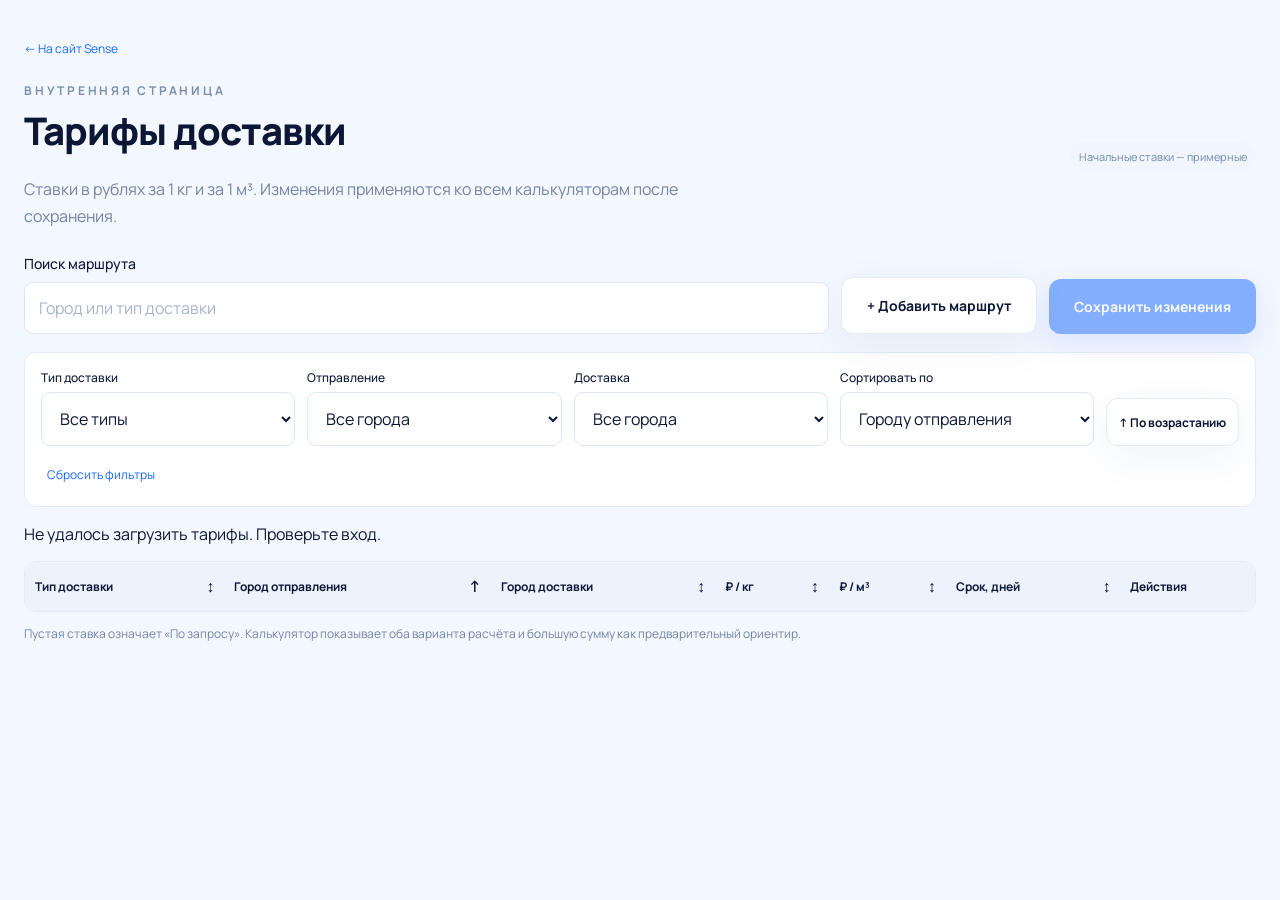
==== admin.html @ 377b3f9a "Add delivery tariff table filters and column sorting" ====
<!doctype html>
<html lang="ru">
<head>
  <meta charset="utf-8"><meta name="viewport" content="width=device-width,initial-scale=1">
  <meta name="robots" content="noindex,nofollow">
  <title>Тарифы доставки — Sense</title>
  <link rel="stylesheet" href="./style.css"><script defer src="./admin.js"></script>
</head>
<body class="admin-page">
  <main class="admin-shell">
    <a class="text-button" href="./">← На сайт Sense</a>
    <div class="admin-heading"><div><p class="eyebrow">Внутренняя страница</p><h1>Тарифы доставки</h1><p class="sub">Ставки в рублях за 1 кг и за 1 м³. Изменения применяются ко всем калькуляторам после сохранения.</p></div><span class="badge">Начальные ставки — примерные</span></div>
    <form id="tariffForm">
      <div class="admin-toolbar">
        <div class="field"><label for="filter">Поиск маршрута</label><input id="filter" type="search" placeholder="Город или тип доставки"></div>
        <button class="button secondary" id="addRow" type="button">+ Добавить маршрут</button>
        <button class="button" id="saveRows" type="submit" disabled>Сохранить изменения</button>
      </div>
      <div class="admin-filters">
        <div class="field"><label for="methodFilter">Тип доставки</label><select id="methodFilter"><option value="">Все типы</option><option value="auto">Авто</option><option value="rail">ЖД</option><option value="sea">Море</option></select></div>
        <div class="field"><label for="originFilter">Отправление</label><select id="originFilter"><option value="">Все города</option></select></div>
        <div class="field"><label for="destinationFilter">Доставка</label><select id="destinationFilter"><option value="">Все города</option></select></div>
        <div class="field"><label for="sortBy">Сортировать по</label><select id="sortBy"><option value="method">Типу доставки</option><option value="origin" selected>Городу отправления</option><option value="destination">Городу доставки</option><option value="perKg">Ставке за кг</option><option value="perM3">Ставке за м³</option><option value="days">Сроку доставки</option></select></div>
        <button class="button secondary" id="sortDirection" type="button" aria-label="Изменить направление сортировки">↑ По возрастанию</button>
        <button class="text-button" id="clearFilters" type="button">Сбросить фильтры</button>
      </div>
      <p id="adminStatus" role="status" aria-live="polite">Загружаем таблицу…</p>
      <p id="rowCount" class="fine" aria-live="polite"></p>
      <div class="admin-table-wrap"><table class="admin-table"><thead><tr><th scope="col"><button type="button" data-sort="method">Тип доставки <span aria-hidden="true">↕</span></button></th><th scope="col"><button type="button" data-sort="origin">Город отправления <span aria-hidden="true">↑</span></button></th><th scope="col"><button type="button" data-sort="destination">Город доставки <span aria-hidden="true">↕</span></button></th><th scope="col"><button type="button" data-sort="perKg">₽ / кг <span aria-hidden="true">↕</span></button></th><th scope="col"><button type="button" data-sort="perM3">₽ / м³ <span aria-hidden="true">↕</span></button></th><th scope="col"><button type="button" data-sort="days">Срок, дней <span aria-hidden="true">↕</span></button></th><th scope="col">Действия</th></tr></thead><tbody id="tariffRows"></tbody></table></div>
      <p class="fine">Пустая ставка означает «По запросу». Калькулятор показывает оба варианта расчёта и большую сумму как предварительный ориентир.</p>
    </form>
  </main>
</body>
</html>
---- style.css ----
@import url('https://fonts.googleapis.com/css2?family=Manrope:wght@400;500;600;700;800&display=swap');
:root{--blue:#1768ff;--ink:#0c1736;--muted:#7484a4;--line:#e3ebf6;--soft:#f3f7fe;--shadow:0 12px 40px #264f9910}*{box-sizing:border-box}html{scroll-behavior:smooth}body{margin:0;color:var(--ink);font-family:Manrope,Arial,sans-serif;background:#fff;font-size:16px}button,input,select,textarea{font:inherit}button,a,input,select,textarea{-webkit-tap-highlight-color:transparent}button,a{touch-action:manipulation}a{color:inherit;text-decoration:none}button{cursor:pointer}button:focus-visible,a:focus-visible{outline:3px solid #7baaff;outline-offset:5px}button{color:inherit}header{position:relative;z-index:10;background:#ffffffd9;border-bottom:1px solid #e8eff8;backdrop-filter:blur(20px)}.topbar{max-width:1440px;padding:24px 5%;margin:auto;display:flex;align-items:center;justify-content:space-between;gap:24px}.brand{display:flex;align-items:center;gap:10px;font-size:29px;font-weight:800;letter-spacing:-1.2px}.brand svg{width:39px;height:39px;color:var(--blue)}.brandline{display:flex;align-items:center;gap:20px}.tagline{border-left:1px solid var(--line);padding-left:20px;font-size:12px;color:var(--muted);line-height:1.5}.cities{display:flex;padding:5px;border:1px solid var(--line);border-radius:30px;box-shadow:0 3px 9px #224a9210;background:#f5f8fd}.cities button{border:0;background:transparent;padding:11px 23px;border-radius:24px;font-size:14px;font-weight:600;white-space:nowrap}.cities button[aria-pressed=true]{background:white;box-shadow:0 3px 12px #3263ae15;color:var(--blue)}.support{display:flex;gap:10px;align-items:center;font-size:13px}.support svg{width:24px;color:var(--ink)}.nav{display:flex;justify-content:center;gap:32px;padding:0 20px 16px;font-size:13px;color:var(--muted)}.nav a.active{color:var(--blue)}.hero{position:relative;min-height:760px;overflow:hidden;border-radius:0 0 60px 60px;background:#f6faff;isolation:isolate}.hero-art{position:absolute;width:100%;height:100%;inset:0;object-fit:cover;object-position:center;z-index:-2}.hero:after{content:'';position:absolute;inset:0;background:linear-gradient(90deg,#ffffffed 0%,#ffffffe8 23%,#ffffff82 40%,transparent 58%);z-index:-1}.hero-inner{position:relative;max-width:1440px;margin:auto;padding:86px 5% 38px}.eyebrow{font-size:12px;letter-spacing:.23em;font-weight:700;color:#7b8fac;text-transform:uppercase;margin:0 0 24px}h1{font-size:clamp(42px,4.2vw,65px);line-height:1.13;letter-spacing:-2.6px;margin:0 0 24px;font-weight:800}h1 span,h2 span{color:var(--blue)}.hero h1{max-width:640px}.hero-copy{max-width:530px;color:#6c7e9d;line-height:1.75;margin-bottom:36px}.promise{display:flex;gap:38px;margin:36px 0 40px}.promise div{max-width:130px;font-size:13px;color:#6a7b9b;line-height:1.55}.promise svg{display:block;width:28px;height:28px;margin-bottom:14px;color:var(--blue)}.actions{display:flex;gap:24px;align-items:center}.button{display:inline-flex;justify-content:center;align-items:center;gap:20px;border:0;border-radius:12px;padding:18px 25px;font-size:14px;font-weight:700;background:var(--blue);color:white;box-shadow:0 9px 24px #1768ff38;transition:transform .2s,box-shadow .2s}.button:hover{transform:translateY(-3px);box-shadow:0 14px 30px #1768ff42}.button.secondary{background:white;color:var(--ink);box-shadow:var(--shadow);border:1px solid var(--line)}.button svg{width:19px;height:19px}.how{display:flex;align-items:center;gap:12px;font-size:13px;font-weight:700}.play{display:grid;place-items:center;background:white;border-radius:50%;width:48px;height:48px;box-shadow:0 4px 20px #14376620;color:var(--blue)}.how small{display:block;color:var(--muted);font-weight:400;margin-top:5px}.hero-bottom{display:flex;gap:0;margin-top:92px;max-width:480px}.hero-bottom>div{padding:0 26px;border-right:1px solid #d5e0f1}.hero-bottom>div:first-child{padding-left:0}.hero-bottom>div:last-child{border:0}.hero-bottom strong{display:block;font-size:22px}.hero-bottom small{color:var(--muted);font-size:12px}.float-card{position:absolute;background:#ffffffdf;border:1px solid #ffffff;border-radius:18px;box-shadow:var(--shadow);backdrop-filter:blur(16px);padding:18px;display:flex;align-items:center;gap:14px;font-size:13px;line-height:1.5}.float-card svg{width:32px;height:32px;color:var(--blue)}.float-card small{display:block;color:var(--muted);font-size:11px}.origin-card{left:52%;top:62px}.sea-card{left:58%;bottom:60px}.process-card{right:3%;top:250px;display:grid;gap:22px;padding:24px}.process-card>div{display:flex;gap:12px;align-items:center}.process-card svg{width:25px;height:25px}.section{max-width:1320px;margin:auto;padding:76px 5%}.section-head{display:flex;justify-content:space-between;align-items:end;gap:30px;margin-bottom:36px}h2{font-size:clamp(30px,3.1vw,46px);line-height:1.2;letter-spacing:-1.8px;margin:0 0 18px}h3{font-size:18px;margin:0}.sub{color:var(--muted);line-height:1.7;max-width:700px;margin:0}.preview-section{margin:45px auto;background:linear-gradient(120deg,#f8fbff,#f0f6ff);border:1px solid #f2f6fc;border-radius:32px}.mini-calc{display:grid;grid-template-columns:1fr 1fr 1fr auto;align-items:end;gap:18px;margin-top:32px;padding:28px;background:white;border:1px solid var(--line);border-radius:20px;box-shadow:var(--shadow)}.benefits{display:grid;grid-template-columns:repeat(4,1fr);gap:25px;padding-top:0;padding-bottom:40px}.benefit{display:flex;gap:16px;border-right:1px solid var(--line)}.benefit:last-child{border:0}.benefit svg{width:34px;height:34px;flex-shrink:0;color:var(--blue)}.benefit strong{font-size:13px}.benefit p{font-size:12px;color:var(--muted);line-height:1.6;margin:6px 0}.steps{display:grid;grid-template-columns:repeat(4,1fr);gap:25px;margin-top:38px}.step{padding:24px;background:var(--soft);border-radius:18px}.step b{color:var(--blue);font-size:30px;font-weight:500}.step h3{font-size:16px;margin:20px 0 12px}.step p{font-size:14px;color:var(--muted);line-height:1.65}.footer{max-width:1320px;margin:auto;padding:35px 5% 115px;border-top:1px solid var(--line);display:flex;justify-content:space-between;gap:24px;align-items:center}.footer p{font-size:12px;color:var(--muted);line-height:1.6}.fixed-order{position:fixed;right:28px;bottom:24px;border-radius:30px;z-index:20}.page{background:linear-gradient(160deg,#f5f9ff,#fff 75%);min-height:80vh;padding-bottom:20px}.page .section{padding-top:46px}.breadcrumb{font-size:12px;color:var(--muted);margin-bottom:32px}.breadcrumb a{color:var(--blue)}.calc-grid{display:grid;grid-template-columns:1fr 1.06fr;gap:24px;margin-top:36px;align-items:start}.panel{background:#ffffffdf;border:1px solid var(--line);box-shadow:var(--shadow);padding:30px;border-radius:24px}.panel-head{display:flex;justify-content:space-between;align-items:center;margin-bottom:28px;gap:15px}.text-button{background:none;border:0;color:var(--blue);font-size:12px}.fields{display:grid;grid-template-columns:1fr 1fr;gap:22px}.field{display:flex;flex-direction:column;gap:9px;min-width:0}.field.full{grid-column:1/-1}label{font-size:14px;font-weight:500}.input-wrap{position:relative}.input-wrap input{padding-right:47px}.unit{position:absolute;right:15px;top:15px;font-size:13px;color:var(--muted)}input,textarea,select{width:100%;background:#fff;border:1px solid #dce6f5;border-radius:9px;padding:14px;color:var(--ink);outline:none;transition:box-shadow .2s,border-color .2s;min-height:48px}input:focus,select:focus,textarea:focus{border-color:var(--blue);box-shadow:0 0 0 3px #1768ff12}textarea{resize:vertical;min-height:94px}input::placeholder,textarea::placeholder{color:#a7b3ca}small.help{font-size:12px;line-height:1.5;color:var(--muted)}.full-button{width:100%;margin-top:24px}.badge{font-size:11px;color:#7288a8;background:#f1f6fd;padding:7px 9px;border-radius:20px}.price-label{font-size:13px}.price{font-size:clamp(38px,4.5vw,60px);font-weight:800;letter-spacing:-2px;color:var(--blue);line-height:1.25;margin:8px 0 12px}.fine{font-size:12px;color:var(--muted);line-height:1.65}.stats{display:grid;grid-template-columns:repeat(3,1fr);gap:10px;margin:24px 0}.stat{background:var(--soft);border-radius:12px;padding:14px;display:flex;gap:10px;align-items:center}.stat svg{width:25px;color:var(--blue)}.stat small{display:block;font-size:11px;color:var(--muted)}.stat strong{font-size:14px}.divider{height:1px;background:var(--line);margin:24px 0}.route{display:flex;align-items:center;justify-content:space-between;gap:15px;margin:26px 0}.route-city{font-size:14px;font-weight:700;display:flex;gap:10px;align-items:center}.route-city small{display:block;font-size:11px;font-weight:400;color:var(--muted);margin-top:5px}.flag{font-size:27px}.route-line{color:var(--blue);text-align:center;flex:1;font-size:12px}.route-line svg{width:28px;height:28px;display:block;margin:0 auto 7px}.timeline{display:grid;grid-template-columns:repeat(5,1fr);margin:30px 0;gap:0}.timeline div{position:relative;padding:20px 8px 0 0;border-top:1px solid #b9cff5;font-size:10px;line-height:1.7;color:#627797}.timeline div:before{content:'';position:absolute;top:-5px;left:0;width:8px;height:8px;border-radius:50%;background:var(--blue)}.included{background:var(--soft);padding:20px;border-radius:13px}.included h4{color:var(--blue);font-size:13px;margin:0 0 16px}.included ul{display:grid;grid-template-columns:1fr 1fr;gap:14px 18px;padding:0;margin:0;list-style:none;font-size:12px;color:#6b7e9d}.included li:before{content:'✓';color:#4a9b55;margin-right:8px}.notice{padding:16px 18px;border-radius:12px;background:#f2f6fc;color:#687b9a;font-size:12px;line-height:1.7;margin-top:22px}.order-summary{display:grid;gap:18px}.summary-row{display:flex;justify-content:space-between;gap:20px;font-size:14px}.summary-row span{color:var(--muted)}.summary-row strong{text-align:right;overflow-wrap:anywhere}.check{display:flex;align-items:flex-start;gap:10px;font-size:12px;color:var(--muted);line-height:1.6;margin-top:22px}.check input{width:18px;min-height:18px;flex:0 0 18px}.success{margin-top:20px;padding:20px;border-radius:12px;background:#f0f7ff;color:#315a8f;line-height:1.6;font-size:14px}.reveal{animation:enter .7s both}.delay{animation-delay:.15s}@keyframes enter{from{opacity:0;transform:translateY(18px)}to{opacity:1;transform:translateY(0)}}.page-nav{display:flex;justify-content:space-between;margin-top:28px;font-size:13px;color:var(--muted)}.page-nav a:hover{color:var(--blue)}@media(min-width:1600px){.hero-art{object-position:center 55%}.hero{min-height:840px}.hero-inner{padding-top:110px}}@media(max-width:1100px){.tagline{display:none}.cities button{padding:10px 16px}.hero h1{max-width:480px;font-size:48px}.hero-copy{max-width:420px}.process-card{right:2%;padding:18px;font-size:11px}.origin-card{left:57%}.hero-art{object-position:60% center}.panel{padding:23px}.mini-calc{grid-template-columns:1fr 1fr}.benefits{grid-template-columns:1fr 1fr}.benefit:nth-child(2){border:0}.stats{gap:5px}.stat{padding:11px}.stat svg{display:none}}@media(max-width:760px){.topbar{padding:16px 20px;flex-wrap:wrap;gap:16px}.brand{font-size:25px}.brand svg{width:32px;height:32px}.support{margin-left:auto}.cities{order:3;width:100%;justify-content:space-around}.cities button{font-size:12px;padding:9px 12px}.nav{gap:26px;font-size:12px;padding-bottom:13px}.hero{min-height:960px;border-radius:0 0 30px 30px}.hero-inner{padding:38px 22px}.hero h1{font-size:43px;letter-spacing:-2px;max-width:100%}.eyebrow{font-size:10px;margin-bottom:20px}.hero-copy{font-size:14px;max-width:100%;margin-bottom:25px}.hero-art{top:380px;height:580px;object-position:68% center;width:135%;left:-35%}.hero:after{background:linear-gradient(#fff 0%,#ffffff 34%,#ffffff10 55%,transparent)}.promise{gap:25px;margin:25px 0}.promise div{font-size:11px;max-width:110px}.promise svg{margin-bottom:8px;width:24px}.actions{gap:16px;flex-wrap:wrap}.button{font-size:13px;padding:16px 20px}.how{font-size:11px}.play{width:40px;height:40px}.hero-bottom{margin-top:365px;justify-content:space-between;max-width:100%}.hero-bottom>div{padding:0 14px}.hero-bottom strong{font-size:18px}.hero-bottom small{font-size:10px}.origin-card{left:20px;top:540px;font-size:11px;padding:12px}.origin-card svg{width:26px}.process-card{display:none}.sea-card{right:20px;left:auto;bottom:140px;font-size:11px;padding:12px}.section{padding:44px 22px}.section-head{display:block}.section-head .button{margin-top:20px}h2{font-size:31px;letter-spacing:-1px}.sub{font-size:14px}.preview-section{margin:25px 15px;padding:30px 20px}.mini-calc{padding:20px;gap:17px;grid-template-columns:1fr 1fr}.mini-calc .button{grid-column:1/-1}.mini-calc .field:nth-child(3){grid-column:1/-1}.benefits{gap:22px;padding:24px 22px 35px}.benefit{border:0;gap:10px}.benefit svg{width:25px}.benefit strong{font-size:11px}.benefit p{font-size:10px}.steps{grid-template-columns:1fr 1fr;gap:14px}.step{padding:19px}.step h3{font-size:14px}.step p{font-size:12px}.footer{align-items:flex-start;flex-wrap:wrap;padding:28px 22px 105px}.footer p{margin:0;max-width:190px}.fixed-order{bottom:16px;right:16px}.calc-grid{grid-template-columns:1fr;margin-top:28px;gap:20px}.panel{padding:22px}.page .section{padding-top:25px}.breadcrumb{margin-bottom:26px}.fields{gap:18px}.timeline div{font-size:9px}.included ul{font-size:11px}.price{font-size:48px}.route-city{font-size:12px}.flag{font-size:22px}.stats{gap:8px}.stat strong{font-size:13px}.section-head{margin-bottom:25px}.panel-head h3{font-size:16px}}@media(prefers-reduced-motion:reduce){html{scroll-behavior:auto}*,*:before,*:after{animation:none!important;transition:none!important}}/* Restored legacy calculator UX */
.stats{grid-template-columns:repeat(4,1fr)}.quick-modal{position:fixed;inset:0;z-index:80;display:none;place-items:center;padding:24px;background:rgba(7,18,42,.30);backdrop-filter:blur(12px)}.quick-modal.open{display:grid}.modal-open{overflow:hidden}.quick-modal-card{width:min(560px,100%);background:#fff;border:1px solid var(--line);border-radius:24px;box-shadow:0 30px 90px rgba(16,45,93,.24);padding:26px}.quick-modal-head{display:flex;justify-content:space-between;gap:24px;align-items:flex-start;margin-bottom:20px}.quick-modal-head .eyebrow{margin-bottom:8px}.quick-modal-head h3{font-size:28px;letter-spacing:-1px;margin-bottom:8px}.quick-modal-head p{margin:0;color:var(--muted);font-size:13px;line-height:1.65}.quick-modal-close{width:38px;height:38px;border:1px solid var(--line);background:#fff;border-radius:12px;font-size:24px;line-height:1;color:var(--muted);flex:0 0 auto}.quick-order-preview{display:grid;gap:0;border:1px solid var(--line);background:var(--soft);border-radius:16px;padding:6px 16px;margin:0 0 18px}.quick-order-preview>div{display:flex;justify-content:space-between;gap:18px;padding:12px 0;border-bottom:1px solid #dfe8f4;font-size:13px}.quick-order-preview>div:last-child{border-bottom:0}.quick-order-preview span{color:var(--muted)}.quick-order-preview strong{text-align:right}.quick-price{color:var(--blue);font-size:18px}.quick-modal-actions{display:grid;grid-template-columns:1fr 1fr;gap:12px;margin-top:18px}.quick-modal-actions .button{width:100%;padding:15px 16px}.quick-success{margin-top:16px;padding:15px 16px;border-radius:12px;background:#eef7ff;color:#315a8f;font-size:12px;line-height:1.65}
@media(max-width:1100px){.stats{grid-template-columns:1fr 1fr}}
@media(max-width:760px){.quick-modal{padding:14px}.quick-modal-card{padding:20px;border-radius:20px}.quick-modal-actions{grid-template-columns:1fr}.stats{grid-template-columns:1fr 1fr}.quick-modal-head h3{font-size:23px}}.header-brand{display:flex;flex-direction:column;align-items:flex-start;gap:3px}.header-brand .brand{line-height:1}.header-brand-subtitle{font-size:10px;letter-spacing:.16em;text-transform:uppercase;color:var(--muted);font-weight:700;margin-left:49px;white-space:nowrap}
@media(max-width:760px){.header-brand-subtitle{font-size:8px;margin-left:42px;letter-spacing:.12em}}/* 1920x1080 homepage: 3-screen structure */
.home-page header{position:absolute;inset:0 0 auto 0;z-index:40;background:transparent;border:0;backdrop-filter:none}.home-page .topbar{max-width:1920px;padding:28px 64px 0;margin:auto;align-items:flex-start}.home-page .tagline{display:none!important}.home-screen{min-height:100vh;display:flex;align-items:center}.home-screen-inner{width:min(1660px,100%);margin:0 auto;padding:88px 64px}.home-calculator{background:linear-gradient(135deg,#f7faff 0%,#eef5ff 100%)}.home-section-head{display:flex;justify-content:space-between;gap:40px;align-items:flex-end;margin-bottom:34px}.home-section-head h2{font-size:clamp(48px,3.5vw,68px);max-width:920px}.screen-number{font-size:110px;line-height:.8;font-weight:800;color:#1768ff0d;letter-spacing:-8px}.home-calc-grid{display:grid;grid-template-columns:1.05fr .95fr;gap:26px;align-items:stretch}.home-calc-grid .panel{min-height:620px}.home-calc-form{display:flex;flex-direction:column}.home-calc-actions{display:grid;grid-template-columns:1fr 1fr;gap:12px;margin-top:auto;padding-top:24px}.home-calc-actions .button{width:100%}.home-result{display:flex;flex-direction:column}.home-result-metrics{display:grid;grid-template-columns:1fr 1fr 1fr;gap:12px;margin:28px 0}.home-result-metrics>div{background:var(--soft);border:1px solid #e7eef8;border-radius:14px;padding:18px}.home-result-metrics small{display:block;color:var(--muted);font-size:11px;margin-bottom:6px}.home-result-metrics strong{font-size:14px}.home-route{margin-top:auto}.home-lead{background:#fff}.promo-grid{display:grid;grid-template-columns:1.08fr .92fr;gap:54px;align-items:center}.promo-copy h2{font-size:clamp(48px,3.7vw,72px);max-width:800px}.promo-copy .sub{max-width:720px;font-size:18px}.promo-points{display:grid;gap:14px;margin-top:34px;max-width:760px}.promo-point{display:flex;gap:16px;align-items:flex-start;padding:18px 20px;background:linear-gradient(135deg,#f8fbff,#f1f6ff);border:1px solid var(--line);border-radius:16px}.promo-point svg{width:26px;height:26px;color:var(--blue);flex:0 0 auto}.promo-point strong{display:block;font-size:14px;margin-bottom:4px}.promo-point small{color:var(--muted);font-size:12px;line-height:1.55}.home-lead-card{padding:34px}.home-lead-summary{display:grid;grid-template-columns:1fr auto;gap:10px 18px;padding:18px 20px;background:var(--soft);border-radius:15px;margin-bottom:22px}.home-lead-summary span{color:var(--muted);font-size:12px}.home-lead-summary strong{text-align:right}.lead-price{color:var(--blue);font-size:22px}.lead-fields{grid-template-columns:1fr}.home-page .benefits{display:none}.home-page .footer{padding-bottom:40px}.home-page .fixed-order{display:none}

@media (min-width:1600px){.home-screen{min-height:1080px}
}
@media (max-width:1200px){.home-page .topbar{padding:24px 28px 0}.home-screen-inner{padding-left:28px;padding-right:28px}.home-calc-grid,.promo-grid{grid-template-columns:1fr}.home-calc-grid .panel{min-height:auto}.home-screen{min-height:auto}
}
@media (max-width:760px){.home-page header{position:relative;background:#fff}.home-page .topbar{padding:16px 20px;align-items:center}.home-screen-inner{padding:54px 22px}.home-section-head{align-items:flex-start}.screen-number{font-size:62px}.home-calc-actions{grid-template-columns:1fr}.home-result-metrics{grid-template-columns:1fr}.promo-grid{gap:28px}.promo-copy h2{font-size:38px}
}/* Balanced Sense identity and restored delivery introduction. */
.brand{gap:12px;letter-spacing:-.055em}.brand-mark{display:grid;place-items:center;flex:0 0 auto;width:48px;height:48px;border-radius:14px;background:var(--blue);color:#fff}.brand .brand-mark svg{width:32px;height:32px;color:inherit;stroke-width:1.65}.brand-name{font-size:36px;line-height:1.1;font-weight:800}.header-brand{gap:7px}.header-brand-subtitle{margin-left:60px;font-size:12px;line-height:1.4;letter-spacing:.035em;text-transform:none;color:#536985;font-weight:500}.home-page .topbar{align-items:center}
@media(max-width:1100px) and (min-width:761px){
}
@media(max-width:760px){.brand{gap:10px}.brand-mark{width:40px;height:40px;border-radius:12px}.brand .brand-mark svg{width:28px;height:28px}.brand-name{font-size:30px}.header-brand-subtitle{margin-left:0;font-size:12px;letter-spacing:0}
}/* Transport information alongside cargo parameters. */
.cargo-method-head{gap:16px;flex-wrap:wrap;margin-bottom:18px}.transport-tabs{display:flex;gap:4px;margin-left:auto;padding:4px;background:#edf3fd;border:1px solid var(--line);border-radius:12px}.transport-tabs button{border:0;background:transparent;padding:10px 16px;border-radius:9px;font-size:14px;font-weight:700;min-height:42px;color:#536985}.transport-tabs button[aria-selected=true]{background:var(--blue);color:#fff;box-shadow:0 4px 12px #1768ff24}.transport-tabs button:hover:not([aria-selected=true]){background:#fff}.transport-details{margin-bottom:24px;padding:20px;border:1px solid #dce7f8;border-radius:16px;background:linear-gradient(120deg,#f5f9ff,#fbfdff)}.transport-details [hidden]{display:none}.transport-details h4{margin:0 0 8px;font-size:17px;line-height:1.4}.transport-details p{margin:0 0 16px;color:#536985;font-size:16px;line-height:1.6}.transport-rates{display:grid;grid-template-columns:1fr 1fr;gap:12px}.transport-rates>div{display:flex;flex-direction:column;gap:7px;padding:16px;background:#fff;border:1px solid var(--line);border-radius:12px}.transport-rates span{font-size:14px;color:#536985}.transport-rates strong{font-size:20px;color:var(--blue)}.transport-rates small{font-size:14px;line-height:1.5;color:#536985}.transport-details .transport-note{font-size:12px;line-height:1.6;margin:14px 0 0}.cargo-reset{display:flex;justify-content:flex-end;margin:-8px 0 20px}
@media(max-width:760px){.transport-tabs{margin-left:0}.cargo-method-head{align-items:flex-start}.transport-details{padding:16px}.transport-rates{gap:8px}.transport-rates>div{padding:12px}.transport-rates strong{font-size:18px}.transport-rates small{font-size:12px}}
@media(max-width:380px){.transport-rates{grid-template-columns:1fr}}/* Keep the delivery text and floating cards on the full viewport grid. */
.home-page .hero-inner{flex-shrink:0}.home-calc-grid>*,.promo-grid>*{min-width:0}
@media(min-width:761px){}
@media(max-width:760px){.home-section-head h2{font-size:clamp(30px,7.7vw,42px)}.home-section-head>div:first-child{min-width:0}.screen-number{flex-shrink:0}}

/* Homepage composition: independent text and illustration columns. */
.home-page .hero{display:block;min-height:1080px;border-radius:0;background:#f4f8ff}
.home-page .hero-art{position:absolute;inset:0;width:100%;height:100%;object-fit:cover;object-position:center;z-index:-2}
.home-page .hero:after{background:linear-gradient(90deg,#fffffff2 0%,#ffffffe0 28%,#ffffff55 48%,transparent 65%)}
.home-page .hero-inner{display:grid;grid-template-columns:minmax(0,640px) minmax(0,1fr);gap:64px;width:100%;max-width:1792px;min-height:1080px;margin:0 auto;padding:180px 48px 90px;align-items:center}
.home-page .hero-content{width:100%;min-width:0;max-width:none}
.home-page .hero h1{max-width:none;font-size:64px;line-height:1.13;letter-spacing:-2px;margin:0 0 26px}
.home-page .hero-copy{max-width:560px;font-size:18px;line-height:1.75;margin:0 0 30px;color:#536985}
.home-page .promise{display:grid;grid-template-columns:repeat(3,minmax(0,1fr));gap:22px;margin:0 0 34px;max-width:530px}
.home-page .promise div{max-width:none;font-size:14px;line-height:1.55;color:#536985}
.home-page .promise svg{width:28px;height:28px;margin:0 0 12px}
.home-page .actions{display:flex;flex-wrap:wrap;gap:16px}
.home-page .hero-bottom{display:grid;grid-template-columns:repeat(3,minmax(0,1fr));max-width:560px;margin:52px 0 0}
.home-page .hero-bottom>div{padding:0 20px}
.home-page .hero-bottom>div:first-child{padding-left:0}
.home-page .hero-bottom strong{font-size:23px;line-height:1.4}
.home-page .hero-bottom small{font-size:12px;line-height:1.5}
.hero-visual{min-width:0;min-height:650px;display:grid;grid-template-columns:1fr auto;grid-template-rows:auto 1fr auto;gap:30px;align-items:start}
.home-page .hero-visual .float-card{position:static;inset:auto;width:max-content;max-width:100%;font-size:14px;padding:18px;align-self:start}
.home-page .hero-visual .float-card small{font-size:12px}
.home-page .origin-card{grid-column:1/-1;justify-self:start}
.home-page .process-card{grid-column:2;grid-row:2;justify-self:end;align-self:center!important;display:grid;gap:22px}
.home-page .sea-card{grid-column:1/-1;grid-row:3;justify-self:center}
@media(min-width:761px) and (max-width:1400px){
 .home-page .hero,.home-page .hero-inner{min-height:900px}
 .home-page .hero-inner{grid-template-columns:minmax(0,1.05fr) minmax(0,1fr);padding:150px 40px 70px;gap:32px}
 .home-page .hero h1{font-size:clamp(42px,4.55vw,60px);letter-spacing:-1.5px}
 .home-page .hero-copy{font-size:16px}
 .hero-visual{min-height:580px}
 .home-page .hero-bottom>div{padding:0 12px}
}
@media(max-width:760px){
 .home-page .hero{min-height:0}
 .home-page .hero-inner{grid-template-columns:minmax(0,1fr);gap:40px;min-height:0;padding:36px 22px 32px}
 .home-page .hero h1{font-size:clamp(34px,8.7vw,52px);line-height:1.14;letter-spacing:-1px}
 .home-page .hero-copy{font-size:16px;margin-bottom:26px}
 .home-page .hero-copy br{display:none}
 .home-page .promise{gap:14px;margin-bottom:26px}
 .home-page .promise div{font-size:12px}
 .home-page .hero-bottom{margin-top:32px}
 .home-page .hero-bottom>div{padding:0 10px}
 .home-page .hero-bottom strong{font-size:18px}
 .home-page .hero-bottom small{font-size:12px}
 .home-page .hero-art{inset:auto 0 0;width:100%;height:430px;object-position:68% center}
 .home-page .hero:after{background:linear-gradient(#fff 0%,#fff 50%,#ffffff99 65%,transparent 80%)}
 .hero-visual{min-height:360px;gap:16px}
 .home-page .hero-visual .float-card{font-size:12px;padding:12px}
 .home-page .hero-visual .process-card{display:none}
 .home-page .sea-card{justify-self:end}
}


/* Tighten homepage vertical rhythm by ~15% */
.home-page .hero{min-height:85vh}
.home-page .hero-inner{min-height:85vh;padding-top:145px;padding-bottom:58px}
.home-screen{min-height:85vh}
.home-screen-inner{padding-top:74px;padding-bottom:74px}
.home-page .hero-bottom{margin-top:58px}

@media (min-width:1600px){
  .home-page .hero{min-height:918px}
  .home-page .hero-inner{min-height:918px}
  .home-screen{min-height:918px}
}

@media (max-width:1200px){
  .home-page .hero,.home-page .hero-inner,.home-screen{min-height:auto}
  .home-page .hero-inner{padding-top:128px;padding-bottom:50px}
  .home-screen-inner{padding-top:64px;padding-bottom:64px}
}

@media (max-width:760px){
  .home-page .hero{min-height:820px}
  .home-page .hero-inner{min-height:820px;padding-top:34px;padding-bottom:34px}
  .home-screen-inner{padding-top:46px;padding-bottom:46px}
}

.route-fields{display:grid;grid-template-columns:minmax(0,1fr) minmax(0,1fr);gap:12px;margin-bottom:16px}
.pricing-results{display:grid;grid-template-columns:minmax(0,1fr) minmax(0,1fr);gap:10px;margin:14px 0}
.pricing-results>div{display:flex;flex-direction:column;gap:6px;padding:14px;border:1px solid var(--line);border-radius:12px;background:var(--soft);min-width:0}
.pricing-results span,.pricing-results small{font-size:12px;color:#536985;line-height:1.4}
.pricing-results strong{font-size:22px;color:var(--blue);overflow-wrap:anywhere}
.admin-page{background:var(--soft)}.admin-shell{max-width:1500px;padding:36px 24px;margin:auto}
.admin-heading{display:flex;align-items:center;justify-content:space-between;gap:20px;margin:24px 0}.admin-heading h1{font-size:38px;letter-spacing:-1px}.admin-heading .eyebrow{margin-bottom:10px}
.admin-toolbar{display:flex;gap:12px;align-items:end;flex-wrap:wrap}.admin-toolbar .field{flex:1;min-width:200px}.admin-toolbar .button{min-height:48px}
.admin-table-wrap{overflow:auto;border:1px solid var(--line);border-radius:12px;background:#fff}.admin-table{border-collapse:collapse;width:100%;min-width:1000px}
.admin-table th,.admin-table td{padding:10px;text-align:left;border-bottom:1px solid var(--line)}.admin-table th{font-size:12px;white-space:nowrap;background:#edf3fd}
.admin-table input,.admin-table select{padding:10px;font-size:14px;min-height:44px}.admin-table td:nth-child(2),.admin-table td:nth-child(3){min-width:185px}.admin-table td:nth-child(4),.admin-table td:nth-child(5){min-width:125px}
.admin-table .text-button{min-height:44px;color:#bf3546}.admin-page button:disabled{opacity:.5;cursor:default}.admin-page [hidden]{display:none}
.admin-filters{display:grid;grid-template-columns:repeat(4,minmax(0,1fr)) auto;align-items:end;gap:12px;margin-top:18px;padding:16px;background:#fff;border:1px solid var(--line);border-radius:12px}.admin-filters .field{gap:6px}.admin-filters label{font-size:12px}.admin-filters .button{min-height:48px;padding:12px;font-size:12px;white-space:nowrap}.admin-filters #clearFilters{grid-column:1/-1;justify-self:start;min-height:32px}.admin-table th button{display:flex;align-items:center;justify-content:space-between;gap:8px;width:100%;min-height:40px;padding:0;background:none;border:0;text-align:left;font-size:12px;font-weight:700}.admin-table th[aria-sort=ascending],.admin-table th[aria-sort=descending]{color:var(--blue)}.admin-table th button span{font-size:16px}.admin-table th{padding-top:4px;padding-bottom:4px}
@media(max-width:1100px){.admin-filters{grid-template-columns:repeat(2,minmax(0,1fr))}.admin-filters #sortDirection{justify-self:start}}
@media(max-width:760px){.admin-filters{padding:12px;gap:10px}.admin-filters input,.admin-filters select{font-size:14px;padding:10px}.admin-filters #sortDirection{grid-column:1/-1}.admin-filters #clearFilters{grid-column:auto}.admin-filters #sortDirection,.admin-filters #clearFilters{min-height:44px}}
@media(max-width:760px){.route-fields{gap:8px;margin-bottom:10px}.pricing-results{gap:6px;margin:10px 0}.pricing-results>div{padding:8px;gap:4px}.pricing-results span,.pricing-results small{font-size:11px}.pricing-results strong{font-size:19px}.admin-shell{padding:20px 12px}.admin-heading{display:block;margin:18px 0}.admin-heading h1{font-size:30px}.admin-heading .badge{display:inline-block;margin-top:12px}.admin-toolbar{gap:8px}.admin-toolbar .button{flex:1;padding:12px}.admin-toolbar .field{flex-basis:100%}}
/* Header calculator shortcut and compact mobile calculators. */
.header-actions{display:flex;align-items:center;gap:20px;margin-left:auto}
.header-calculator{display:inline-flex;align-items:center;justify-content:center;min-height:44px;padding:10px 16px;border:1px solid var(--blue);border-radius:10px;color:var(--blue);background:#ffffffdc;font-size:14px;font-weight:700;white-space:nowrap}
.header-calculator:hover,.header-calculator[aria-current=page]{background:var(--blue);color:#fff}
@media(max-width:1100px) and (min-width:761px){.topbar,.home-page .topbar{flex-wrap:wrap;gap:14px;padding-left:24px;padding-right:24px}.cities{order:3;width:100%;justify-content:center}.cities button{padding:10px 12px}.header-actions{gap:12px}.header-calculator{padding:10px 12px}}
@media(max-width:760px){
 .topbar,.home-page .topbar{display:grid;grid-template-columns:minmax(0,1fr) auto;padding:12px;gap:10px 8px}
 .brandline{min-width:0}.header-brand-subtitle{font-size:10px;white-space:normal}
 .header-actions{grid-column:2;grid-row:1;gap:4px;margin:0}.header-calculator{min-height:44px;padding:8px 10px;font-size:12px}
 .support{justify-content:center;width:44px;height:44px;margin:0}.support span{display:none}.support svg{width:24px;height:24px}
 .cities{grid-column:1/-1;order:initial;padding:3px}.cities button{padding:8px;min-height:40px}
 .home-calculator{min-height:0}.home-calculator .home-screen-inner{padding:20px 12px}
 .home-calculator .home-section-head{gap:8px;margin-bottom:12px}.home-calculator .screen-number{display:none}
 .home-calculator .eyebrow,.calculator-page .eyebrow{margin-bottom:6px}
 .home-calculator h2,.calculator-page h2{font-size:28px;line-height:1.2;margin-bottom:8px}
 .home-calculator .sub,.calculator-page .sub{font-size:13px;line-height:1.4;margin:0}
 .calculator-page .page{min-height:0;padding-bottom:0}.calculator-page .page>.section{padding:16px 12px}
 .calculator-page .breadcrumb{margin-bottom:10px}
 .home-calc-grid,.calculator-page .calc-grid{gap:10px;margin-top:12px}
 .home-calc-grid .panel,.calculator-page .panel{padding:12px;min-height:0;border-radius:14px}
 .home-calculator .panel-head,.calculator-page .panel-head{gap:8px;margin-bottom:10px;flex-wrap:wrap}
 .home-calculator .panel-head h3,.calculator-page .panel-head h3{font-size:15px}
 .home-calculator .cargo-method-head,.calculator-page .cargo-method-head{align-items:center}
 .home-calculator .transport-tabs,.calculator-page .transport-tabs{padding:2px;gap:2px;margin-left:auto}
 .home-calculator .transport-tabs button,.calculator-page .transport-tabs button{padding:6px 10px;min-height:40px;font-size:12px}
 .home-calculator .transport-details,.calculator-page .transport-details{padding:10px;margin-bottom:10px;border-radius:10px}
 .home-calculator .transport-details h4,.calculator-page .transport-details h4{font-size:14px;margin-bottom:4px}
 .home-calculator .transport-details p,.calculator-page .transport-details p{font-size:13px;line-height:1.4;margin-bottom:8px}
 .home-calculator .transport-rates,.calculator-page .transport-rates{grid-template-columns:1fr 1fr;gap:6px}
 .home-calculator .transport-rates>div,.calculator-page .transport-rates>div{padding:8px;gap:3px;border-radius:8px}
 .home-calculator .transport-rates span,.calculator-page .transport-rates span{font-size:12px}
 .home-calculator .transport-rates strong,.calculator-page .transport-rates strong{font-size:16px}
 .home-calculator .transport-rates small,.calculator-page .transport-rates small{font-size:11px;line-height:1.35}
 .home-calculator .transport-details .transport-note,.calculator-page .transport-details .transport-note{font-size:11px;line-height:1.35;margin:6px 0 0}
 .calculator-page .cargo-reset{margin:0 0 8px}.calculator-page .cargo-reset button{min-height:32px}
 .home-calculator .fields,.calculator-page .fields{gap:8px 10px}
 .home-calculator .field,.calculator-page .field{gap:4px}
 .home-calculator label,.calculator-page label{font-size:12px}
 .home-calculator input,.home-calculator select,.home-calculator textarea,.calculator-page input,.calculator-page select,.calculator-page textarea{font-size:16px;min-height:44px;padding:10px;border-radius:8px}
 .home-calculator .input-wrap input,.calculator-page .input-wrap input{padding-right:40px}
 .home-calculator .unit,.calculator-page .unit{top:13px;right:10px}
 .home-calculator textarea,.calculator-page textarea{min-height:60px;height:60px}
 .calculator-page small.help{font-size:11px;line-height:1.35}
 .home-calculator .button,.calculator-page .panel .button{min-height:44px;padding:10px 12px;gap:8px;font-size:12px;line-height:1.3}
 .home-calculator .full-button,.calculator-page .full-button{margin-top:10px}
 .home-calc-actions{grid-template-columns:1fr 1fr;gap:6px;padding-top:10px;margin-top:0}
 .home-calculator .price,.calculator-page .price{font-size:38px;margin:4px 0 6px}
 .home-calculator .fine,.calculator-page .fine{font-size:11px;line-height:1.4;margin:6px 0}
 .home-result-metrics{grid-template-columns:1fr 1fr;gap:6px;margin:10px 0}.home-result-metrics>div:first-child{grid-column:1/-1}
 .home-result-metrics>div{padding:8px;border-radius:8px}.home-result-metrics small{margin-bottom:3px}
 .home-calculator .route,.calculator-page .route{margin:10px 0;gap:8px}
 .calculator-page .stats{gap:6px;margin:10px 0}.calculator-page .stat{padding:8px}
 .calculator-page .divider{margin:10px 0}.calculator-page .timeline{margin:14px 0}.calculator-page .timeline div{padding-top:10px;line-height:1.4}
 .calculator-page .included{padding:10px}.calculator-page .included h4{margin-bottom:8px}.calculator-page .included ul{gap:6px 8px}
 .calculator-page .notice{padding:10px;margin-top:10px;line-height:1.4}.calculator-page .page-nav{margin-top:12px}
 .calculator-page .quick-modal-card{padding:14px}.calculator-page .quick-modal-head{margin-bottom:10px}.calculator-page .quick-order-preview{gap:8px;padding:10px;margin-bottom:10px}
}
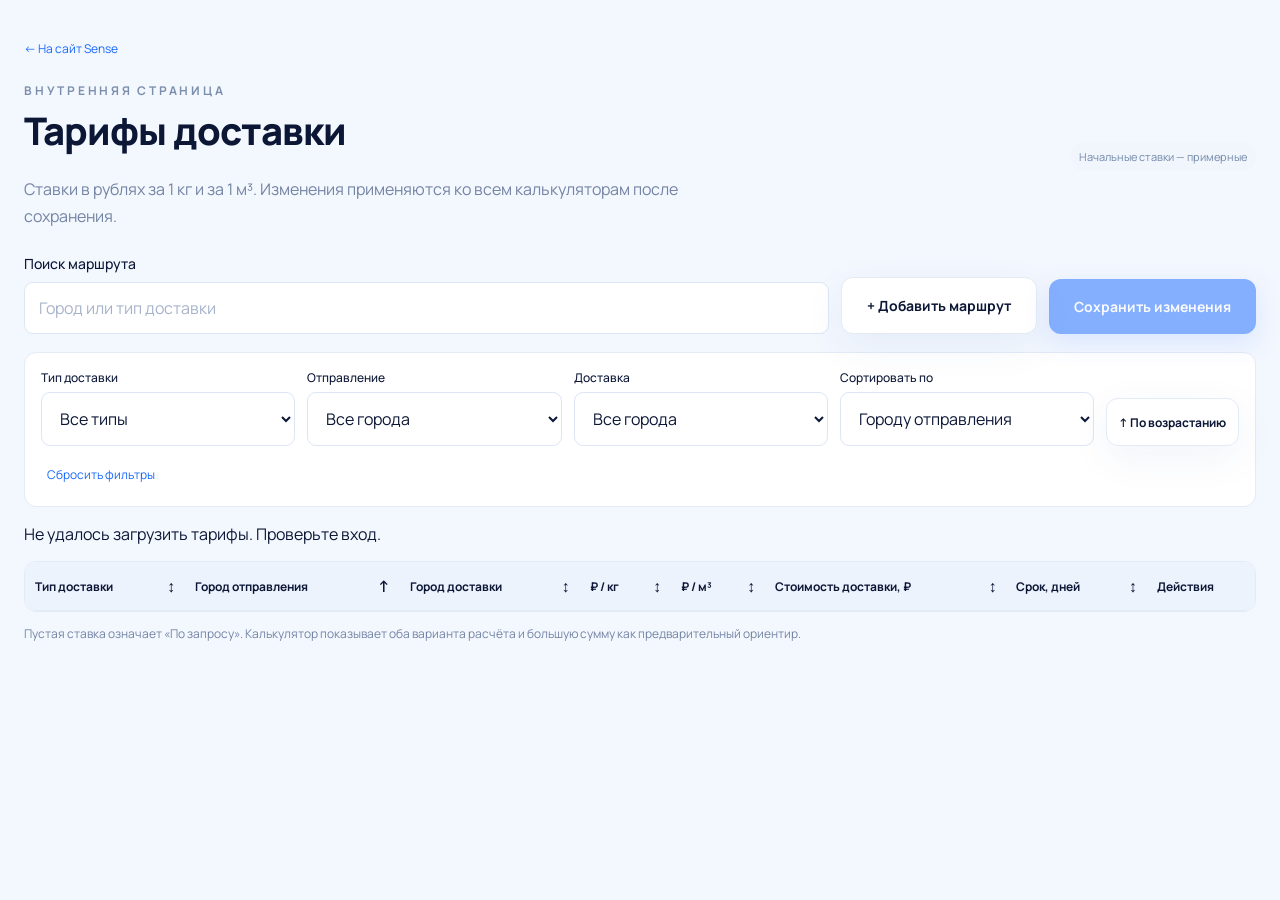
==== commit 589d3619: "Add editable delivery cost column to tariff table" ====
--- a/admin.html
+++ b/admin.html
@@ -20,13 +20,13 @@
         <div class="field"><label for="methodFilter">Тип доставки</label><select id="methodFilter"><option value="">Все типы</option><option value="auto">Авто</option><option value="rail">ЖД</option><option value="sea">Море</option></select></div>
         <div class="field"><label for="originFilter">Отправление</label><select id="originFilter"><option value="">Все города</option></select></div>
         <div class="field"><label for="destinationFilter">Доставка</label><select id="destinationFilter"><option value="">Все города</option></select></div>
-        <div class="field"><label for="sortBy">Сортировать по</label><select id="sortBy"><option value="method">Типу доставки</option><option value="origin" selected>Городу отправления</option><option value="destination">Городу доставки</option><option value="perKg">Ставке за кг</option><option value="perM3">Ставке за м³</option><option value="days">Сроку доставки</option></select></div>
+        <div class="field"><label for="sortBy">Сортировать по</label><select id="sortBy"><option value="method">Типу доставки</option><option value="origin" selected>Городу отправления</option><option value="destination">Городу доставки</option><option value="perKg">Ставке за кг</option><option value="perM3">Ставке за м³</option><option value="deliveryCost">Стоимости доставки</option><option value="days">Сроку доставки</option></select></div>
         <button class="button secondary" id="sortDirection" type="button" aria-label="Изменить направление сортировки">↑ По возрастанию</button>
         <button class="text-button" id="clearFilters" type="button">Сбросить фильтры</button>
       </div>
       <p id="adminStatus" role="status" aria-live="polite">Загружаем таблицу…</p>
       <p id="rowCount" class="fine" aria-live="polite"></p>
-      <div class="admin-table-wrap"><table class="admin-table"><thead><tr><th scope="col"><button type="button" data-sort="method">Тип доставки <span aria-hidden="true">↕</span></button></th><th scope="col"><button type="button" data-sort="origin">Город отправления <span aria-hidden="true">↑</span></button></th><th scope="col"><button type="button" data-sort="destination">Город доставки <span aria-hidden="true">↕</span></button></th><th scope="col"><button type="button" data-sort="perKg">₽ / кг <span aria-hidden="true">↕</span></button></th><th scope="col"><button type="button" data-sort="perM3">₽ / м³ <span aria-hidden="true">↕</span></button></th><th scope="col"><button type="button" data-sort="days">Срок, дней <span aria-hidden="true">↕</span></button></th><th scope="col">Действия</th></tr></thead><tbody id="tariffRows"></tbody></table></div>
+      <div class="admin-table-wrap"><table class="admin-table"><thead><tr><th scope="col"><button type="button" data-sort="method">Тип доставки <span aria-hidden="true">↕</span></button></th><th scope="col"><button type="button" data-sort="origin">Город отправления <span aria-hidden="true">↑</span></button></th><th scope="col"><button type="button" data-sort="destination">Город доставки <span aria-hidden="true">↕</span></button></th><th scope="col"><button type="button" data-sort="perKg">₽ / кг <span aria-hidden="true">↕</span></button></th><th scope="col"><button type="button" data-sort="perM3">₽ / м³ <span aria-hidden="true">↕</span></button></th><th scope="col"><button type="button" data-sort="deliveryCost">Стоимость доставки, ₽ <span aria-hidden="true">↕</span></button></th><th scope="col"><button type="button" data-sort="days">Срок, дней <span aria-hidden="true">↕</span></button></th><th scope="col">Действия</th></tr></thead><tbody id="tariffRows"></tbody></table></div>
       <p class="fine">Пустая ставка означает «По запросу». Калькулятор показывает оба варианта расчёта и большую сумму как предварительный ориентир.</p>
     </form>
   </main>
--- a/style.css
+++ b/style.css
@@ -174,3 +174,5 @@
  .calculator-page .notice{padding:10px;margin-top:10px;line-height:1.4}.calculator-page .page-nav{margin-top:12px}
  .calculator-page .quick-modal-card{padding:14px}.calculator-page .quick-modal-head{margin-bottom:10px}.calculator-page .quick-order-preview{gap:8px;padding:10px;margin-bottom:10px}
 }
+
+.admin-table td:nth-child(6){min-width:175px}
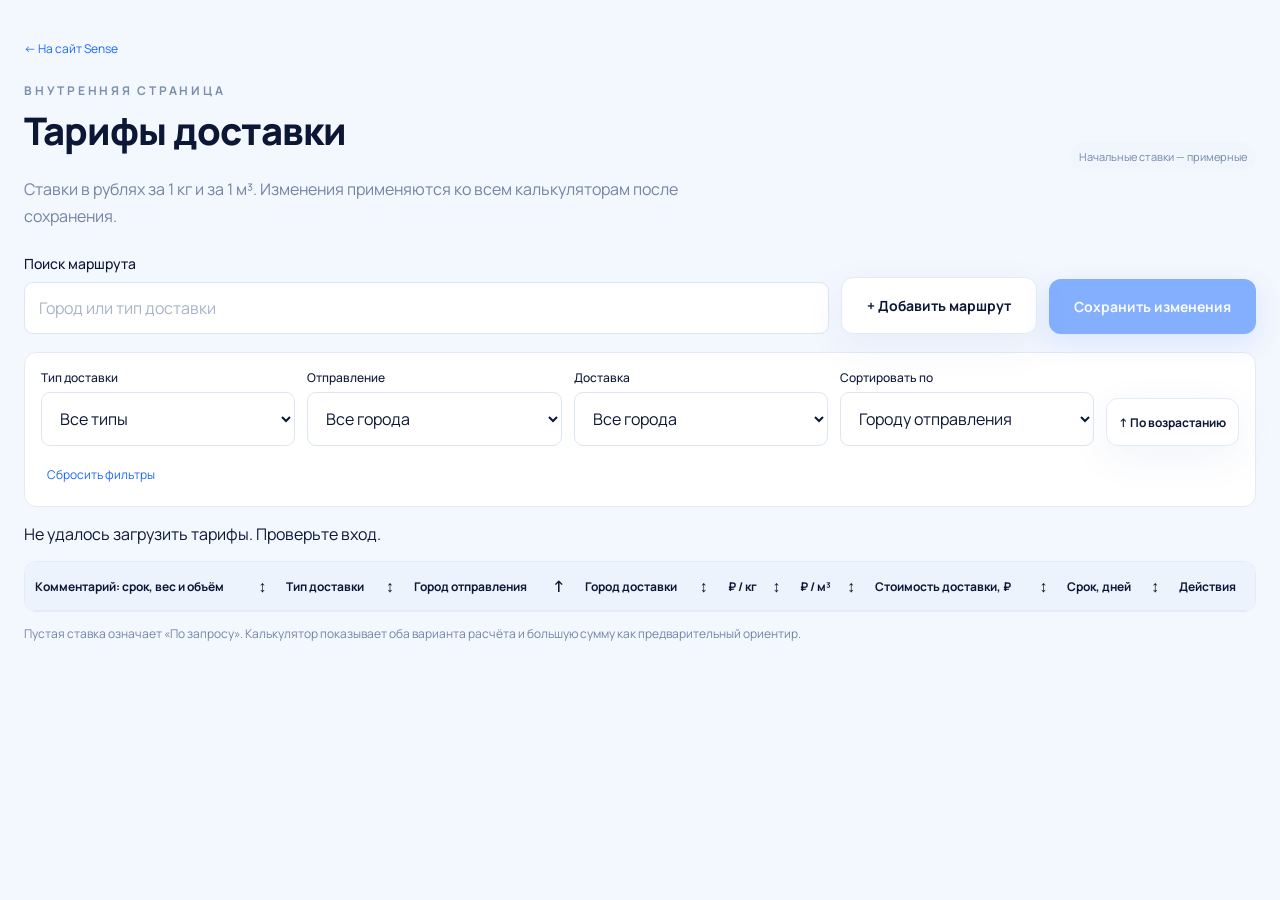
==== commit 80babd50: "Add leading tariff comment with duration weight and volume" ====
--- a/admin.html
+++ b/admin.html
@@ -20,13 +20,13 @@
         <div class="field"><label for="methodFilter">Тип доставки</label><select id="methodFilter"><option value="">Все типы</option><option value="auto">Авто</option><option value="rail">ЖД</option><option value="sea">Море</option></select></div>
         <div class="field"><label for="originFilter">Отправление</label><select id="originFilter"><option value="">Все города</option></select></div>
         <div class="field"><label for="destinationFilter">Доставка</label><select id="destinationFilter"><option value="">Все города</option></select></div>
-        <div class="field"><label for="sortBy">Сортировать по</label><select id="sortBy"><option value="method">Типу доставки</option><option value="origin" selected>Городу отправления</option><option value="destination">Городу доставки</option><option value="perKg">Ставке за кг</option><option value="perM3">Ставке за м³</option><option value="deliveryCost">Стоимости доставки</option><option value="days">Сроку доставки</option></select></div>
+        <div class="field"><label for="sortBy">Сортировать по</label><select id="sortBy"><option value="comment">Комментарию</option><option value="method">Типу доставки</option><option value="origin" selected>Городу отправления</option><option value="destination">Городу доставки</option><option value="perKg">Ставке за кг</option><option value="perM3">Ставке за м³</option><option value="deliveryCost">Стоимости доставки</option><option value="days">Сроку доставки</option></select></div>
         <button class="button secondary" id="sortDirection" type="button" aria-label="Изменить направление сортировки">↑ По возрастанию</button>
         <button class="text-button" id="clearFilters" type="button">Сбросить фильтры</button>
       </div>
       <p id="adminStatus" role="status" aria-live="polite">Загружаем таблицу…</p>
       <p id="rowCount" class="fine" aria-live="polite"></p>
-      <div class="admin-table-wrap"><table class="admin-table"><thead><tr><th scope="col"><button type="button" data-sort="method">Тип доставки <span aria-hidden="true">↕</span></button></th><th scope="col"><button type="button" data-sort="origin">Город отправления <span aria-hidden="true">↑</span></button></th><th scope="col"><button type="button" data-sort="destination">Город доставки <span aria-hidden="true">↕</span></button></th><th scope="col"><button type="button" data-sort="perKg">₽ / кг <span aria-hidden="true">↕</span></button></th><th scope="col"><button type="button" data-sort="perM3">₽ / м³ <span aria-hidden="true">↕</span></button></th><th scope="col"><button type="button" data-sort="deliveryCost">Стоимость доставки, ₽ <span aria-hidden="true">↕</span></button></th><th scope="col"><button type="button" data-sort="days">Срок, дней <span aria-hidden="true">↕</span></button></th><th scope="col">Действия</th></tr></thead><tbody id="tariffRows"></tbody></table></div>
+      <div class="admin-table-wrap"><table class="admin-table"><thead><tr><th scope="col"><button type="button" data-sort="comment">Комментарий: срок, вес и объём <span aria-hidden="true">↕</span></button></th><th scope="col"><button type="button" data-sort="method">Тип доставки <span aria-hidden="true">↕</span></button></th><th scope="col"><button type="button" data-sort="origin">Город отправления <span aria-hidden="true">↑</span></button></th><th scope="col"><button type="button" data-sort="destination">Город доставки <span aria-hidden="true">↕</span></button></th><th scope="col"><button type="button" data-sort="perKg">₽ / кг <span aria-hidden="true">↕</span></button></th><th scope="col"><button type="button" data-sort="perM3">₽ / м³ <span aria-hidden="true">↕</span></button></th><th scope="col"><button type="button" data-sort="deliveryCost">Стоимость доставки, ₽ <span aria-hidden="true">↕</span></button></th><th scope="col"><button type="button" data-sort="days">Срок, дней <span aria-hidden="true">↕</span></button></th><th scope="col">Действия</th></tr></thead><tbody id="tariffRows"></tbody></table></div>
       <p class="fine">Пустая ставка означает «По запросу». Калькулятор показывает оба варианта расчёта и большую сумму как предварительный ориентир.</p>
     </form>
   </main>
--- a/style.css
+++ b/style.css
@@ -111,7 +111,7 @@
 .admin-toolbar{display:flex;gap:12px;align-items:end;flex-wrap:wrap}.admin-toolbar .field{flex:1;min-width:200px}.admin-toolbar .button{min-height:48px}
 .admin-table-wrap{overflow:auto;border:1px solid var(--line);border-radius:12px;background:#fff}.admin-table{border-collapse:collapse;width:100%;min-width:1000px}
 .admin-table th,.admin-table td{padding:10px;text-align:left;border-bottom:1px solid var(--line)}.admin-table th{font-size:12px;white-space:nowrap;background:#edf3fd}
-.admin-table input,.admin-table select{padding:10px;font-size:14px;min-height:44px}.admin-table td:nth-child(2),.admin-table td:nth-child(3){min-width:185px}.admin-table td:nth-child(4),.admin-table td:nth-child(5){min-width:125px}
+.admin-table input,.admin-table select{padding:10px;font-size:14px;min-height:44px}.admin-table td[data-field=origin],.admin-table td[data-field=destination]{min-width:185px}.admin-table td[data-field=perKg],.admin-table td[data-field=perM3]{min-width:125px}
 .admin-table .text-button{min-height:44px;color:#bf3546}.admin-page button:disabled{opacity:.5;cursor:default}.admin-page [hidden]{display:none}
 .admin-filters{display:grid;grid-template-columns:repeat(4,minmax(0,1fr)) auto;align-items:end;gap:12px;margin-top:18px;padding:16px;background:#fff;border:1px solid var(--line);border-radius:12px}.admin-filters .field{gap:6px}.admin-filters label{font-size:12px}.admin-filters .button{min-height:48px;padding:12px;font-size:12px;white-space:nowrap}.admin-filters #clearFilters{grid-column:1/-1;justify-self:start;min-height:32px}.admin-table th button{display:flex;align-items:center;justify-content:space-between;gap:8px;width:100%;min-height:40px;padding:0;background:none;border:0;text-align:left;font-size:12px;font-weight:700}.admin-table th[aria-sort=ascending],.admin-table th[aria-sort=descending]{color:var(--blue)}.admin-table th button span{font-size:16px}.admin-table th{padding-top:4px;padding-bottom:4px}
 @media(max-width:1100px){.admin-filters{grid-template-columns:repeat(2,minmax(0,1fr))}.admin-filters #sortDirection{justify-self:start}}
@@ -175,4 +175,6 @@
  .calculator-page .quick-modal-card{padding:14px}.calculator-page .quick-modal-head{margin-bottom:10px}.calculator-page .quick-order-preview{gap:8px;padding:10px;margin-bottom:10px}
 }
 
-.admin-table td:nth-child(6){min-width:175px}
+.admin-table td[data-field=deliveryCost]{min-width:175px}
+
+.admin-table td[data-field=comment]{min-width:270px}.admin-table textarea{min-height:82px;height:82px;padding:10px;font-size:13px;line-height:1.4}
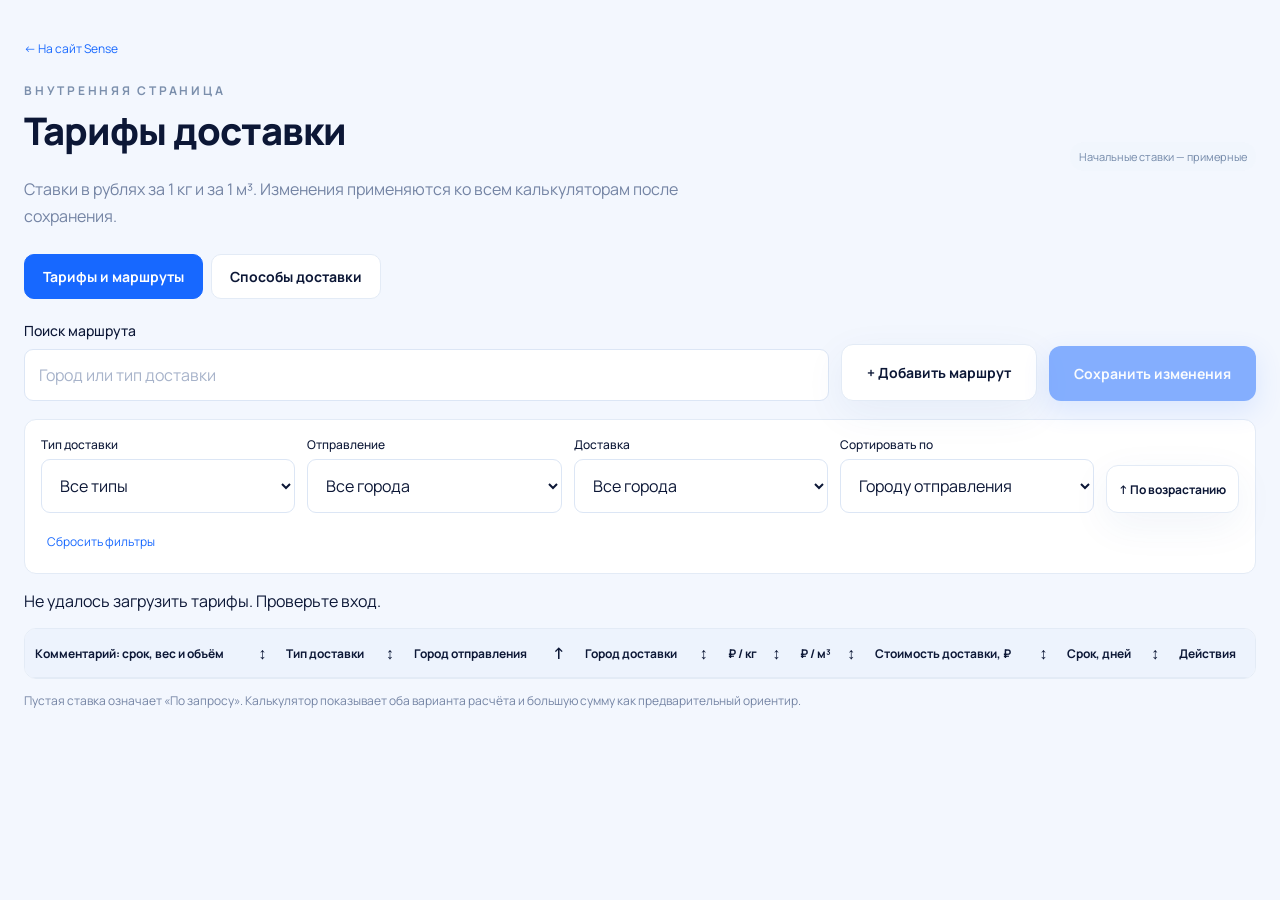
==== commit 061c4293: "Add delivery method editing tab with persistent public descriptions" ====
--- a/admin.html
+++ b/admin.html
@@ -4,20 +4,20 @@
   <meta charset="utf-8"><meta name="viewport" content="width=device-width,initial-scale=1">
   <meta name="robots" content="noindex,nofollow">
   <title>Тарифы доставки — Sense</title>
-  <link rel="stylesheet" href="./style.css"><script defer src="./admin.js"></script>
+  <link rel="stylesheet" href="./style.css"><script defer src="./admin.js"></script><script defer src="./methods.js"></script>
 </head>
 <body class="admin-page">
   <main class="admin-shell">
     <a class="text-button" href="./">← На сайт Sense</a>
     <div class="admin-heading"><div><p class="eyebrow">Внутренняя страница</p><h1>Тарифы доставки</h1><p class="sub">Ставки в рублях за 1 кг и за 1 м³. Изменения применяются ко всем калькуляторам после сохранения.</p></div><span class="badge">Начальные ставки — примерные</span></div>
-    <form id="tariffForm">
+    <div class="admin-tabs" role="tablist" aria-label="Разделы админки"><button type="button" id="tariffsTab" role="tab" aria-selected="true" aria-controls="tariffForm">Тарифы и маршруты</button><button type="button" id="methodsTab" role="tab" aria-selected="false" aria-controls="methodsForm" tabindex="-1">Способы доставки</button></div><form id="tariffForm" role="tabpanel" aria-labelledby="tariffsTab">
       <div class="admin-toolbar">
         <div class="field"><label for="filter">Поиск маршрута</label><input id="filter" type="search" placeholder="Город или тип доставки"></div>
         <button class="button secondary" id="addRow" type="button">+ Добавить маршрут</button>
         <button class="button" id="saveRows" type="submit" disabled>Сохранить изменения</button>
       </div>
       <div class="admin-filters">
-        <div class="field"><label for="methodFilter">Тип доставки</label><select id="methodFilter"><option value="">Все типы</option><option value="auto">Авто</option><option value="rail">ЖД</option><option value="sea">Море</option></select></div>
+        <div class="field"><label for="methodFilter">Тип доставки</label><select id="methodFilter"><option value="">Все типы</option><option value="auto">Авто</option><option value="rail">ЖД</option><option value="sea20">Море 20</option><option value="sea40">Море 40</option></select></div>
         <div class="field"><label for="originFilter">Отправление</label><select id="originFilter"><option value="">Все города</option></select></div>
         <div class="field"><label for="destinationFilter">Доставка</label><select id="destinationFilter"><option value="">Все города</option></select></div>
         <div class="field"><label for="sortBy">Сортировать по</label><select id="sortBy"><option value="comment">Комментарию</option><option value="method">Типу доставки</option><option value="origin" selected>Городу отправления</option><option value="destination">Городу доставки</option><option value="perKg">Ставке за кг</option><option value="perM3">Ставке за м³</option><option value="deliveryCost">Стоимости доставки</option><option value="days">Сроку доставки</option></select></div>
@@ -29,6 +29,7 @@
       <div class="admin-table-wrap"><table class="admin-table"><thead><tr><th scope="col"><button type="button" data-sort="comment">Комментарий: срок, вес и объём <span aria-hidden="true">↕</span></button></th><th scope="col"><button type="button" data-sort="method">Тип доставки <span aria-hidden="true">↕</span></button></th><th scope="col"><button type="button" data-sort="origin">Город отправления <span aria-hidden="true">↑</span></button></th><th scope="col"><button type="button" data-sort="destination">Город доставки <span aria-hidden="true">↕</span></button></th><th scope="col"><button type="button" data-sort="perKg">₽ / кг <span aria-hidden="true">↕</span></button></th><th scope="col"><button type="button" data-sort="perM3">₽ / м³ <span aria-hidden="true">↕</span></button></th><th scope="col"><button type="button" data-sort="deliveryCost">Стоимость доставки, ₽ <span aria-hidden="true">↕</span></button></th><th scope="col"><button type="button" data-sort="days">Срок, дней <span aria-hidden="true">↕</span></button></th><th scope="col">Действия</th></tr></thead><tbody id="tariffRows"></tbody></table></div>
       <p class="fine">Пустая ставка означает «По запросу». Калькулятор показывает оба варианта расчёта и большую сумму как предварительный ориентир.</p>
     </form>
+    <form id="methodsForm" role="tabpanel" aria-labelledby="methodsTab" hidden><h2>Способы доставки</h2><p class="sub">Названия, описания и комментарии отображаются в калькуляторе. Цены и сроки маршрутов редактируются на соседней вкладке.</p><div id="methodCards" class="admin-methods-grid"></div><button class="button" id="saveMethods" type="submit" disabled>Сохранить способы доставки</button><p id="methodsStatus" role="status" aria-live="polite">Загружаем способы доставки…</p></form>
   </main>
 </body>
 </html>
--- a/style.css
+++ b/style.css
@@ -178,3 +178,7 @@
 .admin-table td[data-field=deliveryCost]{min-width:175px}
 
 .admin-table td[data-field=comment]{min-width:270px}.admin-table textarea{min-height:82px;height:82px;padding:10px;font-size:13px;line-height:1.4}
+
+@media(max-width:760px){.home-calculator .transport-tabs,.calculator-page .transport-tabs{width:100%;margin-left:0}.home-calculator .transport-tabs button,.calculator-page .transport-tabs button{flex:1;padding:6px 8px;white-space:nowrap}}
+
+.admin-tabs{display:flex;gap:8px;margin:0 0 22px;flex-wrap:wrap}.admin-tabs button{min-height:44px;padding:12px 18px;border:1px solid var(--line);border-radius:10px;background:#fff;font-weight:700;font-size:14px}.admin-tabs button[aria-selected=true]{background:var(--blue);color:#fff;border-color:var(--blue)}.admin-methods-grid{display:grid;grid-template-columns:repeat(2,minmax(0,1fr));gap:16px;margin:20px 0}.admin-methods-grid h3{margin-bottom:16px}.admin-methods-grid .field{margin-bottom:12px}.admin-methods-grid textarea{min-height:100px}.transport-details [data-method-comment]{white-space:pre-line}@media(max-width:760px){.admin-methods-grid{grid-template-columns:1fr;gap:10px}.admin-methods-grid .panel{padding:16px}.admin-tabs button{flex:1;padding:10px;font-size:12px}}
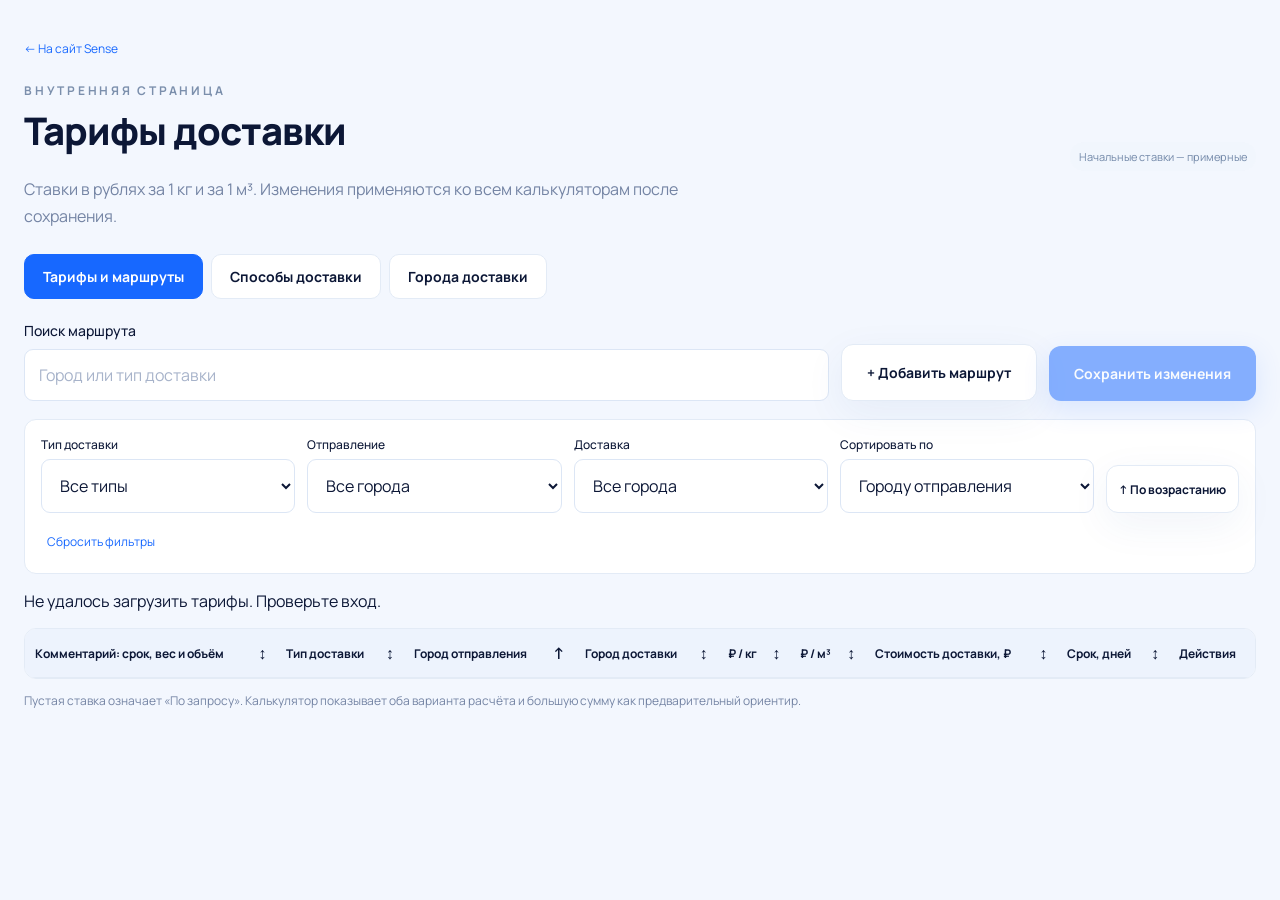
==== commit 504c784c: "Add city management tab with route-safe renaming and public availability" ====
--- a/admin.html
+++ b/admin.html
@@ -4,13 +4,13 @@
   <meta charset="utf-8"><meta name="viewport" content="width=device-width,initial-scale=1">
   <meta name="robots" content="noindex,nofollow">
   <title>Тарифы доставки — Sense</title>
-  <link rel="stylesheet" href="./style.css"><script defer src="./admin.js"></script><script defer src="./methods.js"></script>
+  <link rel="stylesheet" href="./style.css"><script defer src="./admin.js"></script><script defer src="./methods.js"></script><script defer src="./cities.js"></script>
 </head>
 <body class="admin-page">
   <main class="admin-shell">
     <a class="text-button" href="./">← На сайт Sense</a>
     <div class="admin-heading"><div><p class="eyebrow">Внутренняя страница</p><h1>Тарифы доставки</h1><p class="sub">Ставки в рублях за 1 кг и за 1 м³. Изменения применяются ко всем калькуляторам после сохранения.</p></div><span class="badge">Начальные ставки — примерные</span></div>
-    <div class="admin-tabs" role="tablist" aria-label="Разделы админки"><button type="button" id="tariffsTab" role="tab" aria-selected="true" aria-controls="tariffForm">Тарифы и маршруты</button><button type="button" id="methodsTab" role="tab" aria-selected="false" aria-controls="methodsForm" tabindex="-1">Способы доставки</button></div><form id="tariffForm" role="tabpanel" aria-labelledby="tariffsTab">
+    <div class="admin-tabs" role="tablist" aria-label="Разделы админки"><button type="button" id="tariffsTab" role="tab" aria-selected="true" aria-controls="tariffForm">Тарифы и маршруты</button><button type="button" id="methodsTab" role="tab" aria-selected="false" aria-controls="methodsForm" tabindex="-1">Способы доставки</button><button type="button" id="citiesTab" role="tab" aria-selected="false" aria-controls="citiesForm" tabindex="-1">Города доставки</button></div><form id="tariffForm" role="tabpanel" aria-labelledby="tariffsTab">
       <div class="admin-toolbar">
         <div class="field"><label for="filter">Поиск маршрута</label><input id="filter" type="search" placeholder="Город или тип доставки"></div>
         <button class="button secondary" id="addRow" type="button">+ Добавить маршрут</button>
@@ -29,7 +29,15 @@
       <div class="admin-table-wrap"><table class="admin-table"><thead><tr><th scope="col"><button type="button" data-sort="comment">Комментарий: срок, вес и объём <span aria-hidden="true">↕</span></button></th><th scope="col"><button type="button" data-sort="method">Тип доставки <span aria-hidden="true">↕</span></button></th><th scope="col"><button type="button" data-sort="origin">Город отправления <span aria-hidden="true">↑</span></button></th><th scope="col"><button type="button" data-sort="destination">Город доставки <span aria-hidden="true">↕</span></button></th><th scope="col"><button type="button" data-sort="perKg">₽ / кг <span aria-hidden="true">↕</span></button></th><th scope="col"><button type="button" data-sort="perM3">₽ / м³ <span aria-hidden="true">↕</span></button></th><th scope="col"><button type="button" data-sort="deliveryCost">Стоимость доставки, ₽ <span aria-hidden="true">↕</span></button></th><th scope="col"><button type="button" data-sort="days">Срок, дней <span aria-hidden="true">↕</span></button></th><th scope="col">Действия</th></tr></thead><tbody id="tariffRows"></tbody></table></div>
       <p class="fine">Пустая ставка означает «По запросу». Калькулятор показывает оба варианта расчёта и большую сумму как предварительный ориентир.</p>
     </form>
-    <form id="methodsForm" role="tabpanel" aria-labelledby="methodsTab" hidden><h2>Способы доставки</h2><p class="sub">Названия, описания и комментарии отображаются в калькуляторе. Цены и сроки маршрутов редактируются на соседней вкладке.</p><div id="methodCards" class="admin-methods-grid"></div><button class="button" id="saveMethods" type="submit" disabled>Сохранить способы доставки</button><p id="methodsStatus" role="status" aria-live="polite">Загружаем способы доставки…</p></form>
+    <form id="methodsForm" role="tabpanel" aria-labelledby="methodsTab" hidden><h2>Способы доставки</h2><p class="sub">Срок, общая масса, общий объём, названия и описания сохраняются для каждого способа и отображаются в калькуляторе. Тарифы маршрутов редактируются на соседней вкладке.</p><div id="methodCards" class="admin-methods-grid"></div><button class="button" id="saveMethods" type="submit" disabled>Сохранить способы доставки</button><p id="methodsStatus" role="status" aria-live="polite">Загружаем способы доставки…</p></form>
+    <datalist id="route-origin-options"></datalist><datalist id="route-destination-options"></datalist>
+    <form id="citiesForm" role="tabpanel" aria-labelledby="citiesTab" hidden>
+      <h2>Города доставки</h2><p class="sub">Города отправления и назначения для калькулятора и тарифов. Переименование обновляет связанные маршруты. Города с маршрутами можно отключить на сайте; удаление доступно для неиспользуемых.</p>
+      <div class="admin-toolbar"><div class="field"><label for="citySearch">Поиск города</label><input id="citySearch" type="search" placeholder="Название, страна или комментарий"></div><button class="button" id="saveCities" type="submit" disabled>Сохранить города</button></div>
+      <p id="citiesStatus" role="status" aria-live="polite">Загружаем города…</p><p class="fine" id="cityCount" aria-live="polite"></p>
+      <section class="city-section"><div class="city-section-head"><h3>Отправление</h3><button type="button" class="button secondary" data-add-city="origin">+ Город отправления</button></div><div class="admin-table-wrap"><table class="city-table"><thead><tr><th scope="col">Город</th><th scope="col">Страна</th><th scope="col">Комментарий</th><th scope="col">Доступность</th><th scope="col">Маршрутов</th><th scope="col">Действия</th></tr></thead><tbody id="cities-origin"></tbody></table></div></section>
+      <section class="city-section"><div class="city-section-head"><h3>Доставка</h3><button type="button" class="button secondary" data-add-city="destination">+ Город доставки</button></div><div class="admin-table-wrap"><table class="city-table"><thead><tr><th scope="col">Город</th><th scope="col">Страна</th><th scope="col">Комментарий</th><th scope="col">Доступность</th><th scope="col">Маршрутов</th><th scope="col">Действия</th></tr></thead><tbody id="cities-destination"></tbody></table></div></section>
+    </form>
   </main>
 </body>
 </html>
--- a/style.css
+++ b/style.css
@@ -182,3 +182,7 @@
 @media(max-width:760px){.home-calculator .transport-tabs,.calculator-page .transport-tabs{width:100%;margin-left:0}.home-calculator .transport-tabs button,.calculator-page .transport-tabs button{flex:1;padding:6px 8px;white-space:nowrap}}
 
 .admin-tabs{display:flex;gap:8px;margin:0 0 22px;flex-wrap:wrap}.admin-tabs button{min-height:44px;padding:12px 18px;border:1px solid var(--line);border-radius:10px;background:#fff;font-weight:700;font-size:14px}.admin-tabs button[aria-selected=true]{background:var(--blue);color:#fff;border-color:var(--blue)}.admin-methods-grid{display:grid;grid-template-columns:repeat(2,minmax(0,1fr));gap:16px;margin:20px 0}.admin-methods-grid h3{margin-bottom:16px}.admin-methods-grid .field{margin-bottom:12px}.admin-methods-grid textarea{min-height:100px}.transport-details [data-method-comment]{white-space:pre-line}@media(max-width:760px){.admin-methods-grid{grid-template-columns:1fr;gap:10px}.admin-methods-grid .panel{padding:16px}.admin-tabs button{flex:1;padding:10px;font-size:12px}}
+
+.method-parameters,.method-summary{display:grid;grid-template-columns:repeat(3,minmax(0,1fr));gap:10px}.method-summary{margin:10px 0}.method-summary>div{display:flex;flex-direction:column;gap:4px;padding:10px;background:white;border:1px solid var(--line);border-radius:8px;min-width:0}.method-summary span{font-size:11px;color:var(--muted)}.method-summary strong{font-size:13px;overflow-wrap:anywhere}.method-parameters input{padding:10px;font-size:14px}@media(max-width:760px){.method-parameters{grid-template-columns:1fr 1fr}.method-parameters .field:first-child{grid-column:1/-1}.method-summary{gap:6px}.method-summary>div{padding:8px}.method-summary strong{font-size:12px}}
+
+.city-section{margin:24px 0}.city-section-head{display:flex;justify-content:space-between;align-items:center;gap:12px;margin-bottom:12px}.city-section-head .button{padding:12px 16px;min-height:44px}.city-table{width:100%;min-width:900px;border-collapse:collapse}.city-table th,.city-table td{padding:10px;text-align:left;border-bottom:1px solid var(--line)}.city-table th{font-size:12px;background:#edf3fd}.city-table td:nth-child(1),.city-table td:nth-child(3){min-width:200px}.city-table input{padding:10px;font-size:14px}.city-active{display:flex;gap:8px;align-items:center;font-size:12px;white-space:nowrap}.city-active input{width:18px;height:18px;min-height:18px}.city-table .text-button{min-height:44px;color:#bf3546}.cities{max-width:100%;min-width:0;overflow-x:auto}.cities button{flex-shrink:0}@media(max-width:760px){.city-section-head{flex-wrap:wrap}.cities{justify-content:flex-start}}
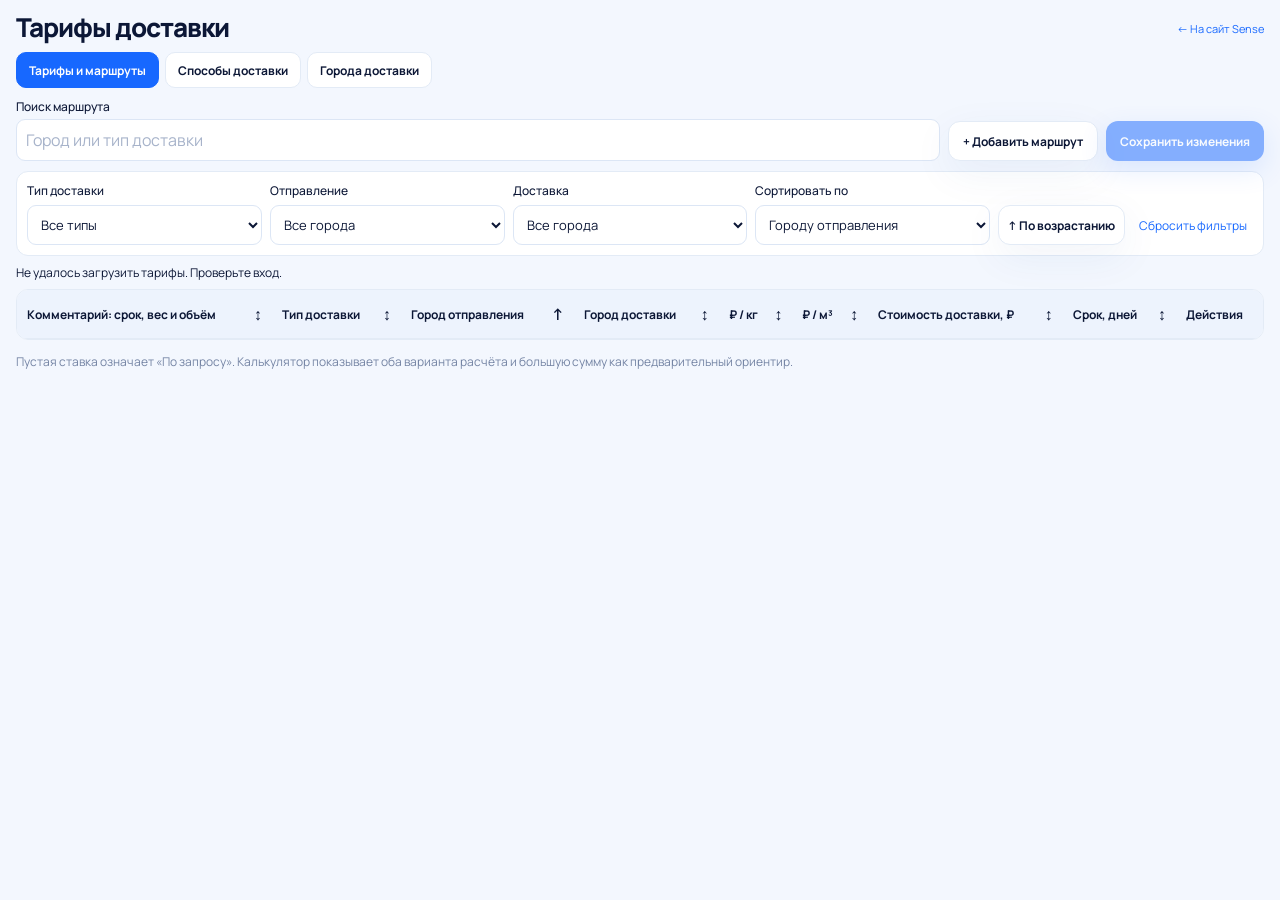
==== commit 51af2344: "Compact admin heading and filter toolbar" ====
--- a/admin.html
+++ b/admin.html
@@ -8,8 +8,7 @@
 </head>
 <body class="admin-page">
   <main class="admin-shell">
-    <a class="text-button" href="./">← На сайт Sense</a>
-    <div class="admin-heading"><div><p class="eyebrow">Внутренняя страница</p><h1>Тарифы доставки</h1><p class="sub">Ставки в рублях за 1 кг и за 1 м³. Изменения применяются ко всем калькуляторам после сохранения.</p></div><span class="badge">Начальные ставки — примерные</span></div>
+    <div class="admin-heading"><div><p class="eyebrow">Внутренняя страница</p><h1>Тарифы доставки</h1><p class="sub">Ставки в рублях за 1 кг и за 1 м³. Изменения применяются ко всем калькуляторам после сохранения.</p></div><a class="text-button admin-back" href="./">← На сайт Sense</a></div>
     <div class="admin-tabs" role="tablist" aria-label="Разделы админки"><button type="button" id="tariffsTab" role="tab" aria-selected="true" aria-controls="tariffForm">Тарифы и маршруты</button><button type="button" id="methodsTab" role="tab" aria-selected="false" aria-controls="methodsForm" tabindex="-1">Способы доставки</button><button type="button" id="citiesTab" role="tab" aria-selected="false" aria-controls="citiesForm" tabindex="-1">Города доставки</button></div><form id="tariffForm" role="tabpanel" aria-labelledby="tariffsTab">
       <div class="admin-toolbar">
         <div class="field"><label for="filter">Поиск маршрута</label><input id="filter" type="search" placeholder="Город или тип доставки"></div>
--- a/style.css
+++ b/style.css
@@ -186,3 +186,13 @@
 .method-parameters,.method-summary{display:grid;grid-template-columns:repeat(3,minmax(0,1fr));gap:10px}.method-summary{margin:10px 0}.method-summary>div{display:flex;flex-direction:column;gap:4px;padding:10px;background:white;border:1px solid var(--line);border-radius:8px;min-width:0}.method-summary span{font-size:11px;color:var(--muted)}.method-summary strong{font-size:13px;overflow-wrap:anywhere}.method-parameters input{padding:10px;font-size:14px}@media(max-width:760px){.method-parameters{grid-template-columns:1fr 1fr}.method-parameters .field:first-child{grid-column:1/-1}.method-summary{gap:6px}.method-summary>div{padding:8px}.method-summary strong{font-size:12px}}
 
 .city-section{margin:24px 0}.city-section-head{display:flex;justify-content:space-between;align-items:center;gap:12px;margin-bottom:12px}.city-section-head .button{padding:12px 16px;min-height:44px}.city-table{width:100%;min-width:900px;border-collapse:collapse}.city-table th,.city-table td{padding:10px;text-align:left;border-bottom:1px solid var(--line)}.city-table th{font-size:12px;background:#edf3fd}.city-table td:nth-child(1),.city-table td:nth-child(3){min-width:200px}.city-table input{padding:10px;font-size:14px}.city-active{display:flex;gap:8px;align-items:center;font-size:12px;white-space:nowrap}.city-active input{width:18px;height:18px;min-height:18px}.city-table .text-button{min-height:44px;color:#bf3546}.cities{max-width:100%;min-width:0;overflow-x:auto}.cities button{flex-shrink:0}@media(max-width:760px){.city-section-head{flex-wrap:wrap}.cities{justify-content:flex-start}}
+
+/* Multiple cargo items and admin layout density. */
+.cargo-list{display:grid;gap:12px}.cargo-item{padding:14px;background:var(--soft);border:1px solid var(--line);border-radius:12px}.cargo-item-head{display:flex;align-items:center;justify-content:space-between;gap:10px;margin-bottom:10px}.cargo-item-head h3{font-size:15px}.cargo-item-head button{min-height:32px}.cargo-list-controls{display:flex;align-items:center;flex-wrap:wrap;gap:12px;margin-top:12px}.cargo-list-controls .button{padding:12px;min-height:44px}.cargo-totals{font-size:13px;font-weight:700;margin:0}.trip-cost{font-size:12px;line-height:1.5;color:#536985;margin:10px 0}.cargo-summary{padding:12px;border:1px solid var(--line);border-radius:10px}.cargo-summary h4{margin:0 0 8px}.cargo-summary p{font-size:12px;line-height:1.4;margin:6px 0;overflow-wrap:anywhere}
+#load-balance{padding-top:30px;padding-bottom:30px}.balance-panel{display:grid;grid-template-columns:1fr 1fr;gap:16px;padding:18px;border:1px solid var(--line);border-radius:18px;background:var(--soft)}.balance-capacity,.balance-results{padding:16px;background:#fff;border-radius:12px}.balance-capacity p{font-size:13px;line-height:1.6}.balance-results{display:grid;grid-template-columns:1fr 1fr;gap:10px}.balance-results>div{padding:12px;background:var(--soft);border-radius:10px}.balance-results small{display:block;font-size:11px;color:var(--muted);margin-bottom:6px}.balance-results strong{font-size:20px}.balance-results>div:nth-child(3),.balance-results p{grid-column:1/-1}.balance-results p{font-size:12px;line-height:1.5;margin:0}.overloaded .balance-results strong{color:#bf3546}
+.admin-shell{padding:12px 16px}.admin-heading{margin:8px 0;gap:12px}.admin-heading h1{font-size:26px;line-height:1.2;margin:0 0 4px}.admin-heading .eyebrow{display:none}.admin-heading .sub{font-size:12px;line-height:1.4;max-width:900px}.admin-heading .badge{font-size:10px;padding:5px 8px}.admin-tabs{margin:0 0 10px;gap:6px}.admin-tabs button{min-height:36px;padding:8px 12px;font-size:12px}.admin-toolbar{gap:8px}.admin-toolbar .field{gap:4px}.admin-toolbar label{font-size:12px}.admin-toolbar input{min-height:40px;padding:9px}.admin-toolbar .button{min-height:40px;padding:10px 14px;font-size:12px}.admin-filters{margin-top:10px;padding:10px;gap:8px}.admin-filters select{min-height:40px;padding:9px;font-size:13px}.admin-filters .button{min-height:40px;padding:9px}.admin-filters #clearFilters{min-height:28px}.admin-page #adminStatus{font-size:12px;margin:8px 0 4px}.admin-page #rowCount{margin:4px 0 8px}.admin-page #methodsForm>h2,.admin-page #citiesForm>h2{font-size:24px;margin:0 0 6px}.admin-page #methodsForm>.sub,.admin-page #citiesForm>.sub{font-size:12px;line-height:1.4}.admin-methods-grid{margin:12px 0}
+@media(max-width:760px){.cargo-item{padding:10px}.cargo-list{gap:8px}.cargo-list-controls{gap:8px;margin-top:8px}.cargo-totals{font-size:12px}.balance-panel{grid-template-columns:1fr;padding:10px;gap:10px}.balance-capacity,.balance-results{padding:12px}#load-balance{padding:20px 12px}.balance-results strong{font-size:18px}.admin-shell{padding:8px 12px}.admin-heading{margin:6px 0}.admin-heading h1{font-size:24px}.admin-heading .badge{display:none}.admin-tabs button{min-height:40px;padding:8px;font-size:11px}.admin-filters #sortDirection,.admin-filters #clearFilters{min-height:36px}}
+/* Cargo details sit in their own right-side product card. */
+.cargo-layout{display:grid;grid-template-columns:minmax(0,1fr) minmax(260px,.9fr);gap:20px;align-items:start;margin-top:20px}.cargo-route-block,.cargo-product-block{min-width:0}.cargo-product-block{padding:22px;border:1px solid var(--line);border-radius:18px;background:linear-gradient(145deg,#fff,#f6f9ff)}.cargo-product-block h3{margin:0 0 18px;font-size:17px}.cargo-product-block .fields{display:grid;grid-template-columns:repeat(2,minmax(0,1fr));gap:14px}.cargo-product-block .field.full{grid-column:1/-1}.cargo-product-block .field input{min-width:0;width:100%}.home-calc-form .cargo-layout{grid-template-columns:minmax(0,1fr) minmax(270px,1fr)}@media(max-width:1050px){.cargo-layout,.home-calc-form .cargo-layout{grid-template-columns:1fr}}@media(max-width:560px){.cargo-product-block{padding:16px}.cargo-product-block .fields{grid-template-columns:1fr}.cargo-product-block .field.full{grid-column:auto}}
+
+.admin-heading{margin:0 0 8px}.admin-heading .sub{display:none}.admin-heading h1{margin:0}.admin-back{white-space:nowrap;min-height:32px;display:inline-flex;align-items:center;font-size:11px}.admin-filters #clearFilters{grid-column:auto;min-height:40px;align-self:end;justify-self:stretch}.admin-heading{display:flex;align-items:center}@media(min-width:1101px){.admin-filters{grid-template-columns:repeat(4,minmax(0,1fr)) auto auto}}@media(max-width:760px){.admin-filters #sortDirection,.admin-filters #clearFilters{grid-column:auto;justify-self:stretch;min-height:36px}.admin-heading{gap:8px}.admin-heading h1{font-size:22px}.admin-back{font-size:10px}}
